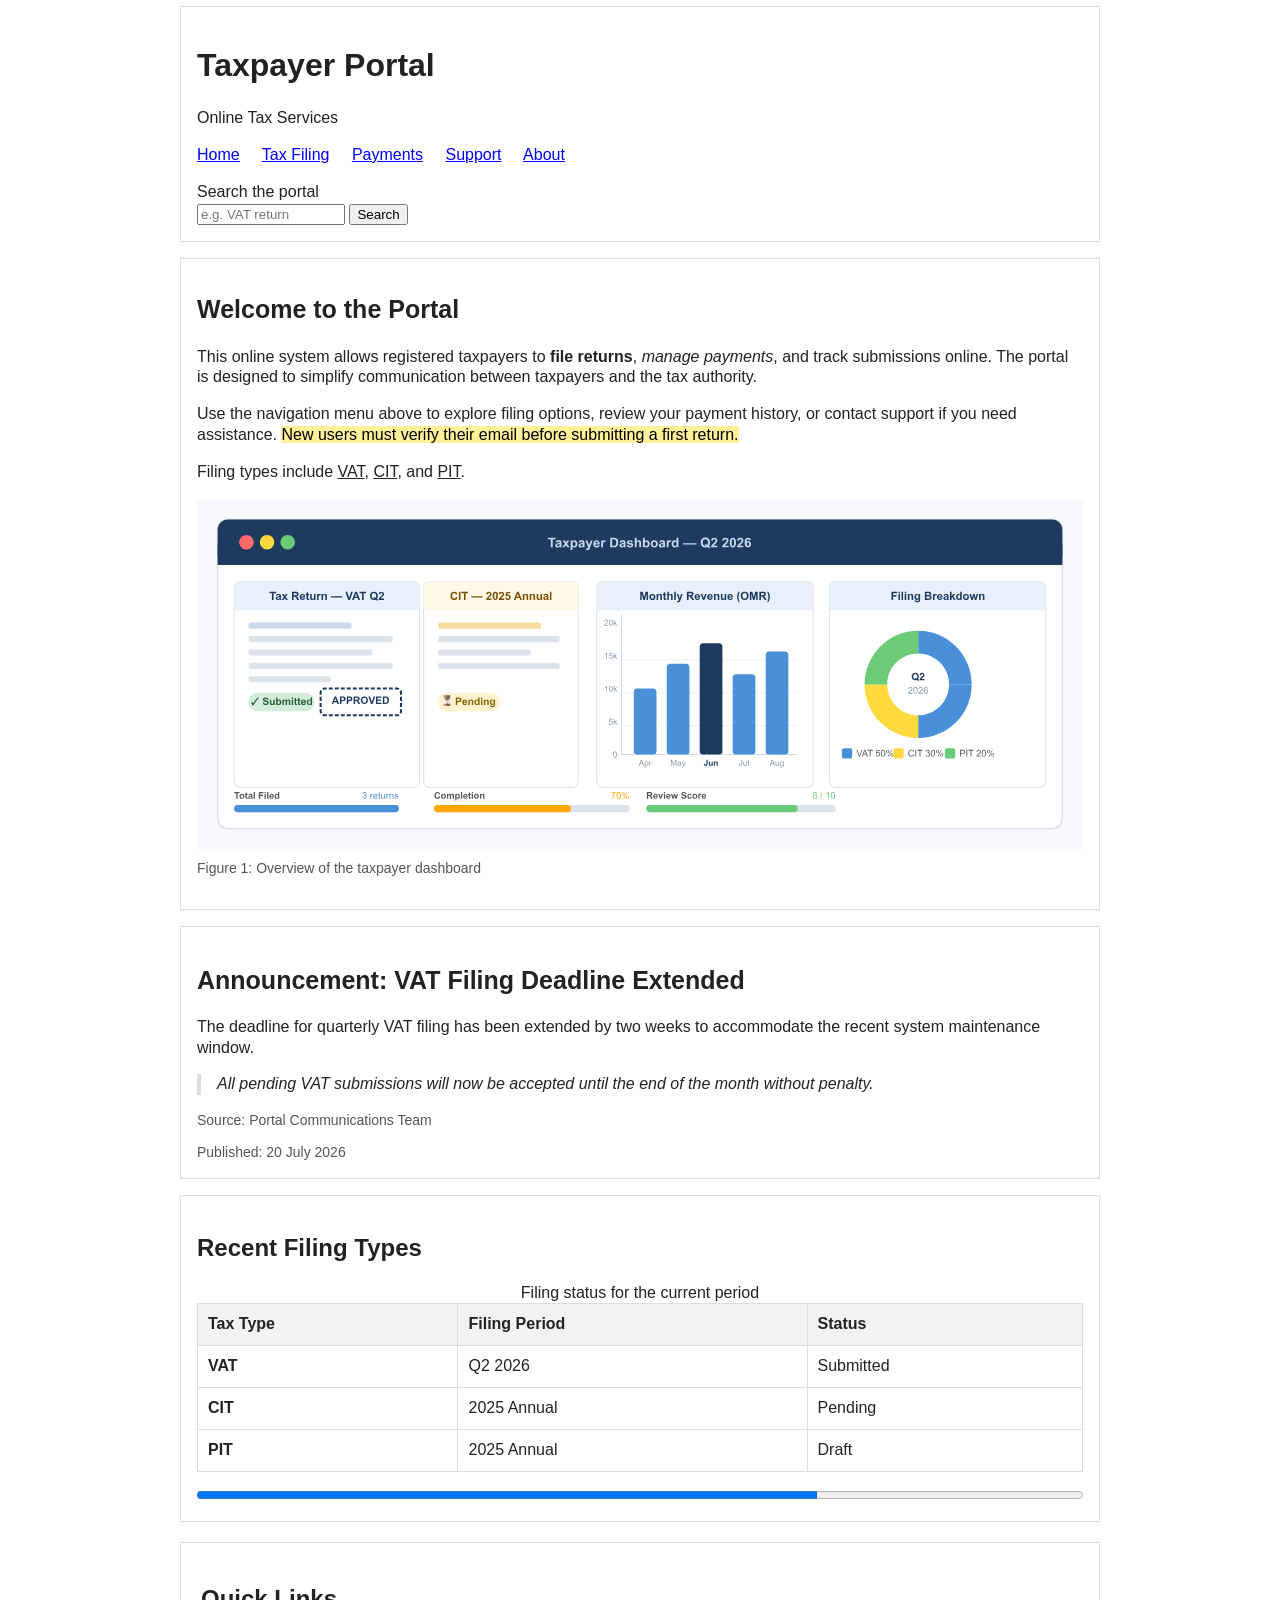
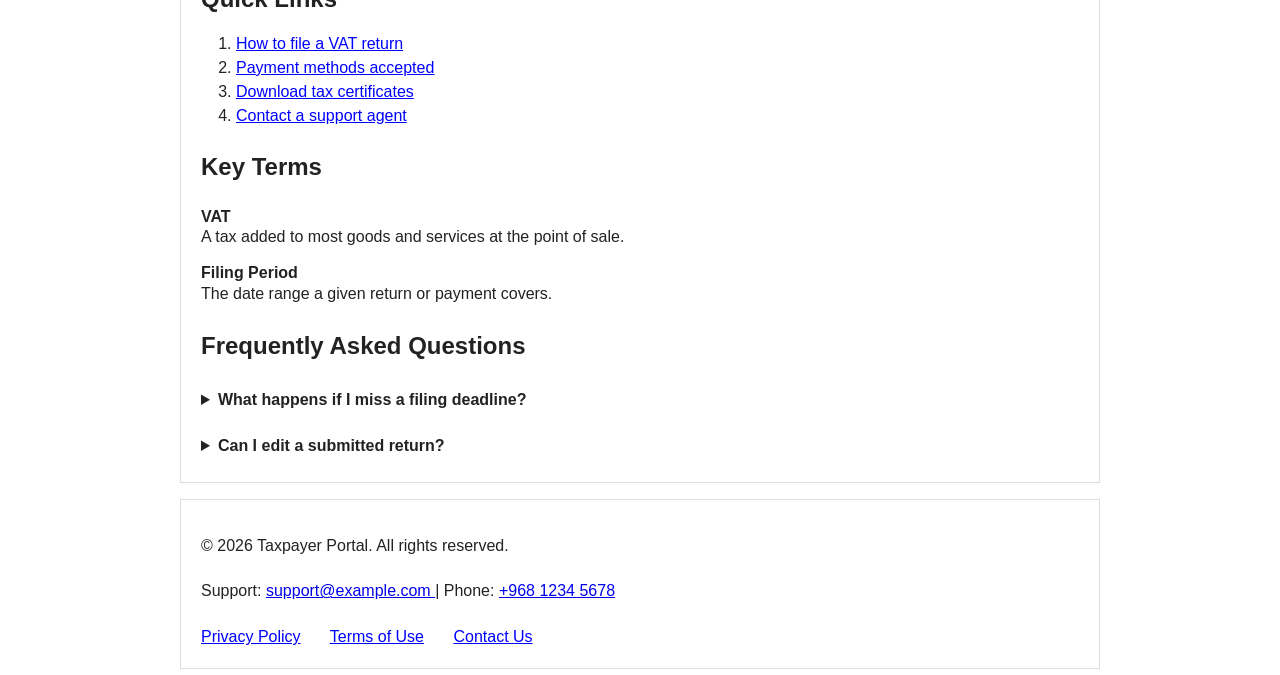
==== index.html @ 9a2a475a "Add files via upload" ====
<!DOCTYPE html>
<html lang="en">

<head>
  <meta charset="UTF-8">
  <meta name="viewport" content="width=device-width, initial-scale=1.0">
  <title>Taxpayer Portal</title>
  <link rel="stylesheet" href="style.css">
</head>

<body>

  <!-- BOX 1: Header and Navigation -->
  <header class="header-box">

    <h1>Taxpayer Portal</h1>
    <p>Online Tax Services</p>

    <nav>
      <a href="#">Home</a>
      <a href="#">Tax Filing</a>
      <a href="#">Payments</a>
      <a href="#">Support</a>
      <a href="#">About</a>
    </nav>

    <div class="search-section">
      <label for="search">Search the portal</label>

      <div class="search-box">
        <input type="text" id="search" placeholder="e.g. VAT return">
        <button type="button">Search</button>
      </div>
    </div>

  </header>


  <main>

    <!-- BOX 2: Welcome Section -->
    <section class="welcome-box">

      <h2>Welcome to the Portal</h2>

      <p>
        This online system allows registered taxpayers to
        <strong>file returns</strong>,
        <i>manage payments</i>, and track submissions online.
        The portal is designed to simplify communication
        between taxpayers and the tax authority.
      </p>

      <p>
        Use the navigation menu above to explore filing options,
        review your payment history, or contact support if you
        need assistance.
        <mark>New users must verify their email before submitting a first return.</mark>
      </p>

      <p>
        Filing types include <u>VAT</u>, <u>CIT</u>, and <u>PIT</u>.
      </p>

      <!-- BOX 3: Dashboard -->
      <figure class="dashboard-box">

        <img src="./Container.svg" alt="Taxpayer dashboard">

        <figcaption>
          Figure 1: Overview of the taxpayer dashboard
        </figcaption>

      </figure>

    </section>


    <!-- BOX 4: Announcement -->
    <article class="announcement-box">

      <h2>Announcement: VAT Filing Deadline Extended</h2>

      <p>
        The deadline for quarterly VAT filing has been extended
        by two weeks to accommodate the recent system
        maintenance window.
      </p>

      <blockquote>
        <i>
          All pending VAT submissions will now be accepted
          until the end of the month without penalty.
        </i>
      </blockquote>

      <p class="source">
        Source: Portal Communications Team
      </p>

      <footer>
        Published:
        <time datetime="2026-07-20">20 July 2026</time>
      </footer>

    </article>


    <!-- BOX 5: Recent Filing Types -->
    <section class="filing-box">

      <h2>Recent Filing Types</h2>

      <table>

        <caption>Filing status for the current period</caption>

        <thead>
          <tr>
            <th>Tax Type</th>
            <th>Filing Period</th>
            <th>Status</th>
          </tr>
        </thead>

        <tbody>
          <tr>
            <td><strong>VAT</strong></td>
            <td>Q2 2026</td>
            <td>Submitted</td>
          </tr>

          <tr>
            <td><strong>CIT</strong></td>
            <td>2025 Annual</td>
            <td>Pending</td>
          </tr>

          <tr>
            <td><strong>PIT</strong></td>
            <td>2025 Annual</td>
            <td>Draft</td>
          </tr>
        </tbody>

      </table>

      <progress value="70" max="100"></progress>

    </section>


<!-- BOX 6: Quick Links and Help Section -->
<section class="help-box">

    <h2>Quick Links</h2>

    <ol>
        <li><a href="#">How to file a VAT return</a></li>
        <li><a href="#">Payment methods accepted</a></li>
        <li><a href="#">Download tax certificates</a></li>
        <li><a href="#">Contact a support agent</a></li>
    </ol>

    <h3>Key Terms</h3>

    <dl>
        <dt>VAT</dt>
        <dd>A tax added to most goods and services at the point of sale.</dd>

        <dt>Filing Period</dt>
        <dd>The date range a given return or payment covers.</dd>
    </dl>

    <h3>Frequently Asked Questions</h3>

    <details>
        <summary>What happens if I miss a filing deadline?</summary>
        <p>You may receive a penalty depending on the applicable tax rules.</p>
    </details>

    <details>
        <summary>Can I edit a submitted return?</summary>
        <p>You may need to submit an amended return according to tax authority procedures.</p>
    </details>

</section>

<!-- BOX 7: Footer -->
<footer class="footer-box">

    <p>© 2026 Taxpayer Portal. All rights reserved.</p>

    <p>
        Support:
        <a href="mailto:support@example.com">
            support@example.com
        </a>
        |
        Phone:
        <a href="tel:+96812345678">
            +968 1234 5678
        </a>
    </p>

    <nav class="footer-links">
        <a href="#">Privacy Policy</a>
        <a href="#">Terms of Use</a>
        <a href="#">Contact Us</a>
    </nav>

</footer>




    


  </main>

</body>

</html>
---- style.css ----
/* General page styling */
body {
    font-family: Arial, sans-serif;
    color: #222;
    background-color: white;
    max-width: 920px;
    margin: 0 auto;
    padding: 6px 15px;
    line-height: 1.3;
}

/* BOX 1: Header */
.header-box {
    border: 1px solid #ddd;
    padding: 18px 16px 16px;
    margin-bottom: 16px;
}

.header-box h1 {
    font-size: 32px;
    margin-top: 20px;
}

.header-box nav {
    margin: 12px 0 16px;
}

nav a {
    margin-right: 18px;
    color: blue;
}

/* Search section */
.search-section label {
    display: block;
    margin-bottom: 2px;
}

.search-box input {
    width: 140px;
}

.search-box button {
    cursor: pointer;
}

/* BOX 2: Welcome */
.welcome-box {
    border: 1px solid #ddd;
    padding: 16px;
    margin-bottom: 16px;
}

.welcome-box h2 {
    font-size: 25px;
    margin-top: 18px;
}

/* Highlighted text */
mark {
    background-color: #fff19a;
}

/* BOX 3: Dashboard */
.dashboard-box {
    margin: 16px 0;
}

.dashboard-box img {
    display: block;
    width: 100%;
    height: auto;
}

.dashboard-box figcaption {
    color: #555;
    font-size: 14px;
    margin-top: 5px;
}

/* BOX 4: Announcement */
.announcement-box {
    border: 1px solid #ddd;
    padding: 16px;
    margin-bottom: 16px;
}

.announcement-box h2 {
    font-size: 25px;
}

.announcement-box blockquote {
    border-left: 4px solid #ddd;
    margin-left: 0;
    padding-left: 16px;
}

.source {
    font-size: 14px;
    color: #555;
}

.announcement-box footer {
    font-size: 14px;
    color: #555;
}

/* BOX 5: Filing table */
.filing-box {
    border: 1px solid #ddd;
    padding: 16px;
    margin-bottom: 20px;
}

.filing-box table {
    width: 100%;
    border-collapse: collapse;
    margin-top: 12px;
}

.filing-box th,
.filing-box td {
    border: 1px solid #ddd;
    padding: 10px;
    text-align: left;
}

.filing-box th {
    background-color: #f2f2f2;
}

.filing-box progress {
    width: 100%;
    margin-top: 15px;
}

/* Responsive layout */
@media (max-width: 600px) {
    body {
        padding: 10px;
    }

    nav a {
        display: inline-block;
        margin-bottom: 10px;
    }

    .dashboard-box img {
        width: 100%;
    }
}


/* BOX 6: Quick Links and Help */
.help-box {
    border: 1px solid #ddd;
    padding: 20px;
    margin-bottom: 16px;
}

/* Quick Links */
.help-box ol {
    padding-left: 35px;
}

.help-box li {
    margin-bottom: 3px;
}

.help-box a {
    color: blue;
}

/* Key Terms */
.help-box h3 {
    font-size: 24px;
    margin-top: 25px;
}

.help-box dt {
    font-weight: bold;
    margin-top: 15px;
}

.help-box dd {
    margin-left: 0;
}

/* Frequently Asked Questions */
.help-box details {
    margin-top: 15px;
    padding: 5px 0;
}

.help-box summary {
    font-weight: bold;
    cursor: pointer;
}


/* BOX 7: Footer */
.footer-box {
    border: 1px solid #ddd;
    padding: 20px;
    margin-top: 16px;
}

.footer-box p {
    margin-bottom: 25px;
}

.footer-links a {
    margin-right: 25px;
    color: blue;
}
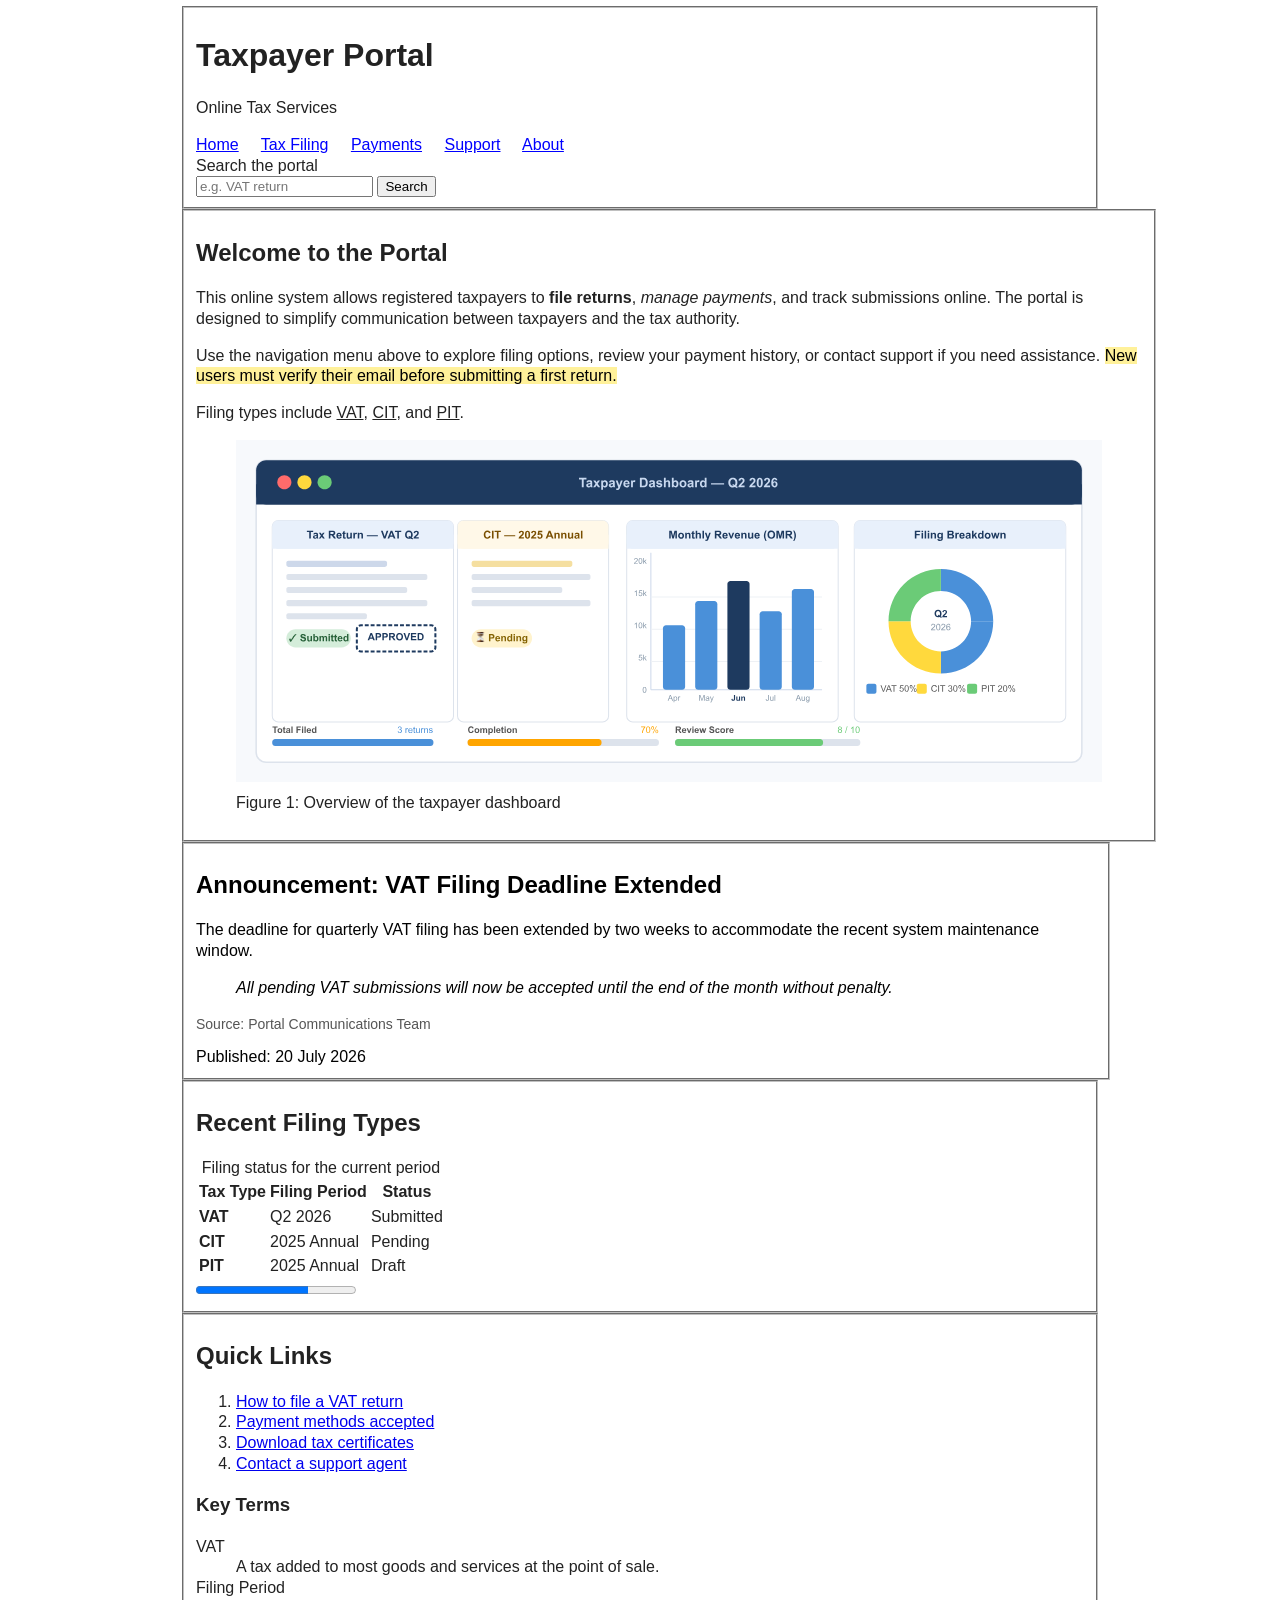
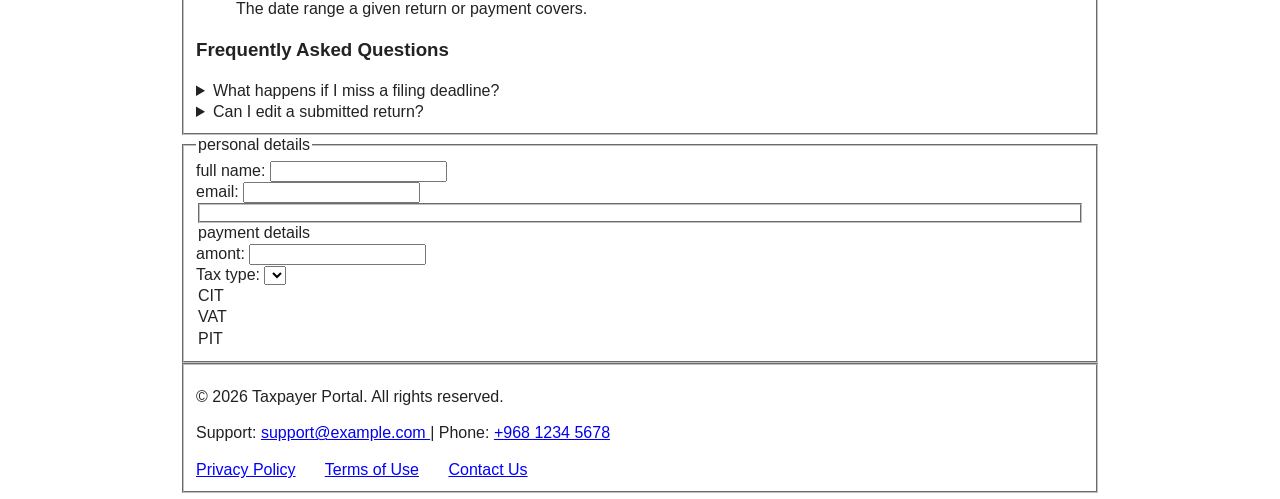
==== commit 80f06986: "Refactor index.html to improve structure and forms" ====
--- a/index.html
+++ b/index.html
@@ -10,36 +10,41 @@
 
 <body>
 
-  <!-- BOX 1: Header and Navigation -->
-  <header class="header-box">
+ <form>
+  <fieldset>
+     <header>
 
     <h1>Taxpayer Portal</h1>
     <p>Online Tax Services</p>
 
     <nav>
       <a href="#">Home</a>
-      <a href="#">Tax Filing</a>
+      <a href="./tax-forms.html">Tax Filing</a>
       <a href="#">Payments</a>
       <a href="#">Support</a>
       <a href="#">About</a>
+
     </nav>
 
-    <div class="search-section">
+    <div>
       <label for="search">Search the portal</label>
 
-      <div class="search-box">
+      <div>
         <input type="text" id="search" placeholder="e.g. VAT return">
         <button type="button">Search</button>
       </div>
     </div>
 
   </header>
+  </fieldset>
+ </form>
 
 
   <main>
 
-    <!-- BOX 2: Welcome Section -->
-    <section class="welcome-box">
+   <form>
+    <fieldset>
+      <section >
 
       <h2>Welcome to the Portal</h2>
 
@@ -62,8 +67,8 @@
         Filing types include <u>VAT</u>, <u>CIT</u>, and <u>PIT</u>.
       </p>
 
-      <!-- BOX 3: Dashboard -->
-      <figure class="dashboard-box">
+   
+      <figure >
 
         <img src="./Container.svg" alt="Taxpayer dashboard">
 
@@ -75,39 +80,58 @@
 
     </section>
 
-
-    <!-- BOX 4: Announcement -->
-    <article class="announcement-box">
-
-      <h2>Announcement: VAT Filing Deadline Extended</h2>
-
-      <p>
-        The deadline for quarterly VAT filing has been extended
-        by two weeks to accommodate the recent system
-        maintenance window.
-      </p>
-
-      <blockquote>
-        <i>
-          All pending VAT submissions will now be accepted
-          until the end of the month without penalty.
-        </i>
-      </blockquote>
-
-      <p class="source">
-        Source: Portal Communications Team
-      </p>
-
-      <footer>
-        Published:
-        <time datetime="2026-07-20">20 July 2026</time>
-      </footer>
+    </fieldset>
+   </form>
+    
+
+
+  <form>
+    <fieldset>
+      <article>
+
+
+
+      <div style="
+            margin: 0 auto;
+            width: 900px;
+            color: rgb(0, 0, 0);
+      
+                ">
+
+        <h2>Announcement: VAT Filing Deadline Extended</h2>
+
+        <p>
+          The deadline for quarterly VAT filing has been extended
+          by two weeks to accommodate the recent system
+          maintenance window.
+        </p>
+
+        <blockquote>
+          <i>
+            All pending VAT submissions will now be accepted
+            until the end of the month without penalty.
+          </i>
+        </blockquote>
+
+        <p class="source">
+          Source: Portal Communications Team
+        </p>
+
+        <footer>
+          Published:
+          <time datetime="2026-07-20">20 July 2026</time>
+        </footer>
 
     </article>
-
-
-    <!-- BOX 5: Recent Filing Types -->
-    <section class="filing-box">
+    </fieldset>
+  </form>
+    
+
+
+  <form>
+    <fieldset>
+
+      <section>
 
       <h2>Recent Filing Types</h2>
 
@@ -149,76 +173,123 @@
 
     </section>
 
-
-<!-- BOX 6: Quick Links and Help Section -->
-<section class="help-box">
-
-    <h2>Quick Links</h2>
-
-    <ol>
+    </fieldset>
+  </form>
+
+
+    
+
+
+   
+ <form>
+  <fieldset>
+       <section >
+
+      <h2>Quick Links</h2>
+
+      <ol>
         <li><a href="#">How to file a VAT return</a></li>
         <li><a href="#">Payment methods accepted</a></li>
         <li><a href="#">Download tax certificates</a></li>
         <li><a href="#">Contact a support agent</a></li>
-    </ol>
-
-    <h3>Key Terms</h3>
-
-    <dl>
+      </ol>
+
+      <h3>Key Terms</h3>
+
+      <dl>
         <dt>VAT</dt>
         <dd>A tax added to most goods and services at the point of sale.</dd>
 
         <dt>Filing Period</dt>
         <dd>The date range a given return or payment covers.</dd>
-    </dl>
-
-    <h3>Frequently Asked Questions</h3>
-
-    <details>
+      </dl>
+
+      <h3>Frequently Asked Questions</h3>
+
+      <details>
         <summary>What happens if I miss a filing deadline?</summary>
         <p>You may receive a penalty depending on the applicable tax rules.</p>
-    </details>
-
-    <details>
+      </details>
+
+      <details>
         <summary>Can I edit a submitted return?</summary>
         <p>You may need to submit an amended return according to tax authority procedures.</p>
-    </details>
-
-</section>
-
-<!-- BOX 7: Footer -->
-<footer class="footer-box">
-
-    <p>© 2026 Taxpayer Portal. All rights reserved.</p>
-
-    <p>
+      </details>
+
+    </section>
+  </fieldset>
+ </form>
+
+ 
+    
+
+    <section>
+      <form>
+        <fieldset>
+          <legend> personal details </legend>
+          <div>
+            <label for="full name">full name:</label>
+            <input type="text" id="full name " name="full name ">
+          </div>
+
+          <div>
+            <label for="email">email:</label>
+            <input type="email" id="email " name="email ">
+          </div>
+
+          <fieldset>
+
+          </fieldset>
+          <legend> payment details </legend>
+          <div>
+            <label for="amont">amont:</label>
+            <input type="number" id="amont " name="amont ">
+          </div>
+
+          <div>
+            <label for="type">Tax type:</label>
+            <select id="type" name="type"></select>
+            <option value="cit">CIT</option>
+            <option value="vat">VAT</option>
+            <option value="pit">PIT</option>
+          </div>
+
+        </fieldset>
+      </form>
+    </section>
+
+
+
+    <form>
+      <fieldset>
+        <footer>
+
+      <p>© 2026 Taxpayer Portal. All rights reserved.</p>
+
+      <p>
         Support:
         <a href="mailto:support@example.com">
-            support@example.com
+          support@example.com
         </a>
         |
         Phone:
         <a href="tel:+96812345678">
-            +968 1234 5678
+          +968 1234 5678
         </a>
-    </p>
-
-    <nav class="footer-links">
+      </p>
+
+      <nav class="footer-links">
         <a href="#">Privacy Policy</a>
         <a href="#">Terms of Use</a>
         <a href="#">Contact Us</a>
-    </nav>
-
-</footer>
-
-
-
-
-    
-
+      </nav>
+
+    </footer>
+      </fieldset>
+    </form>
 
   </main>
 
 </body>
 
-</html>+</html>
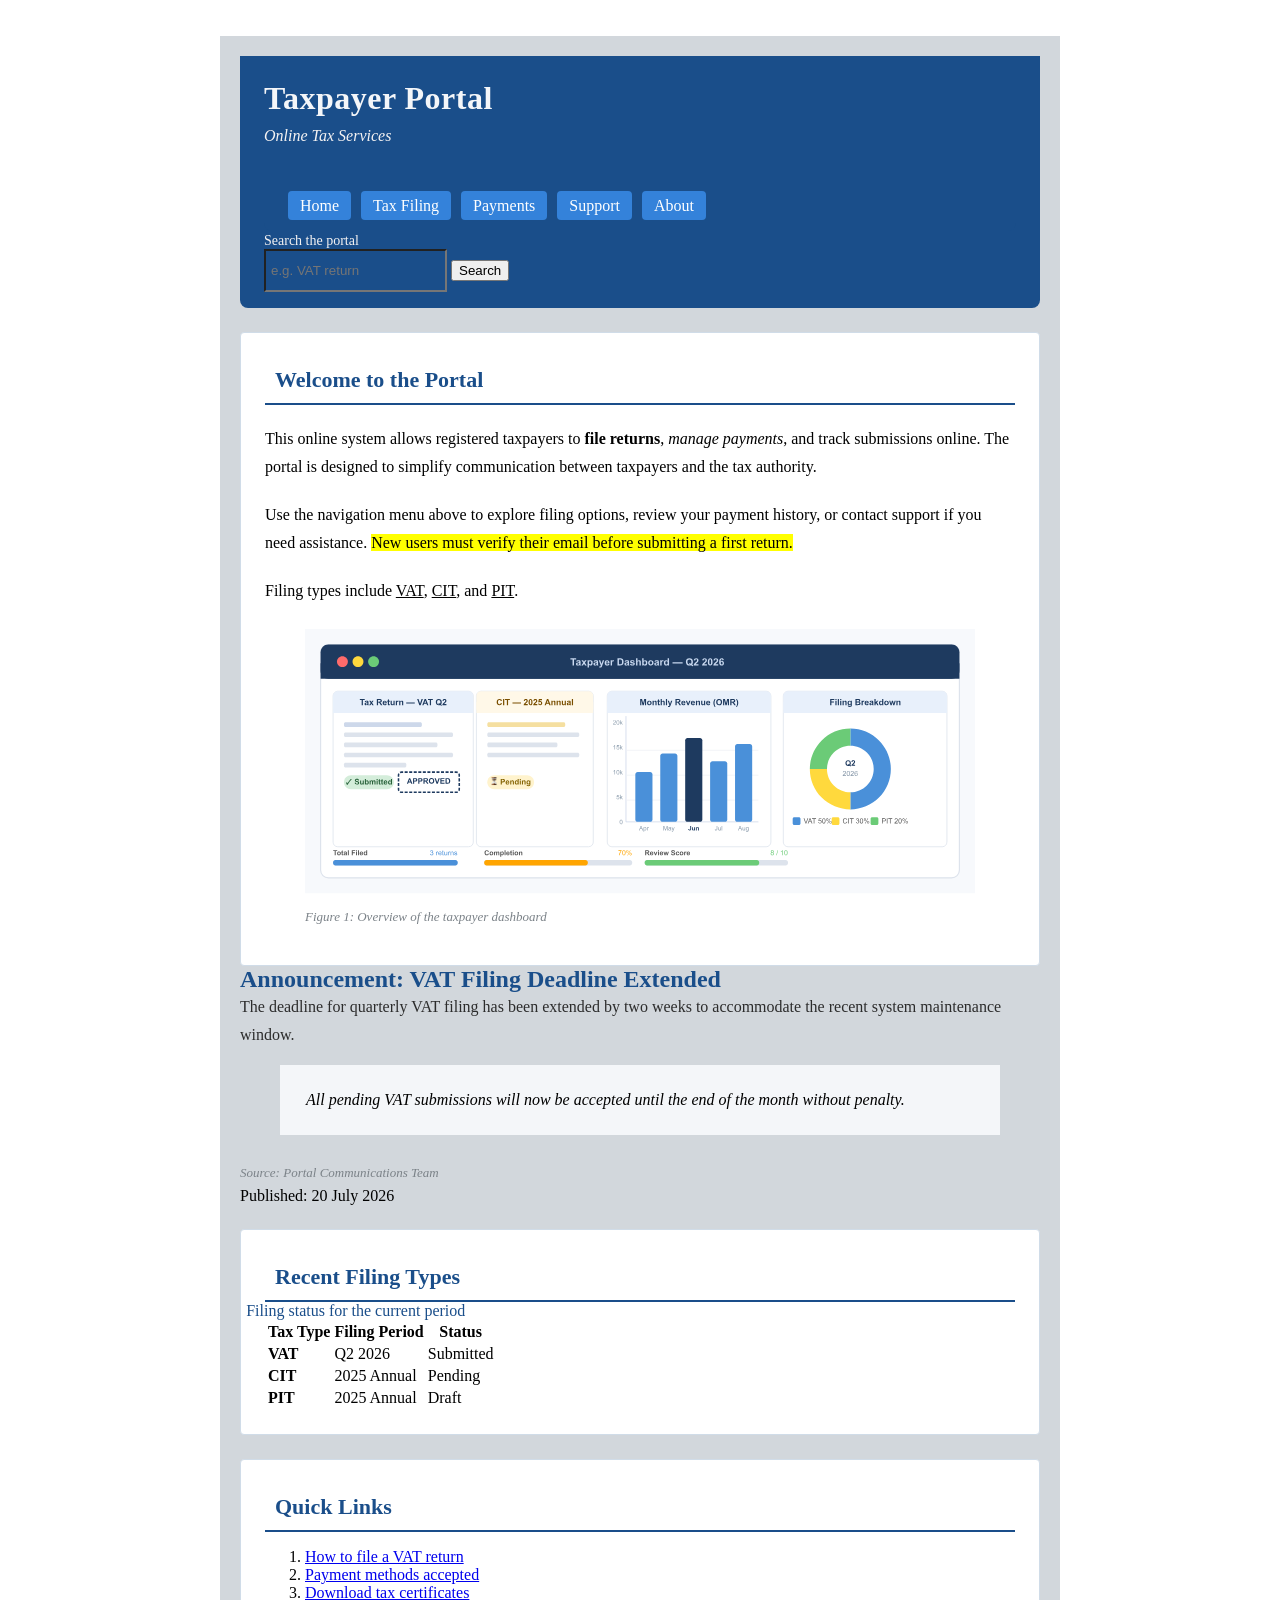
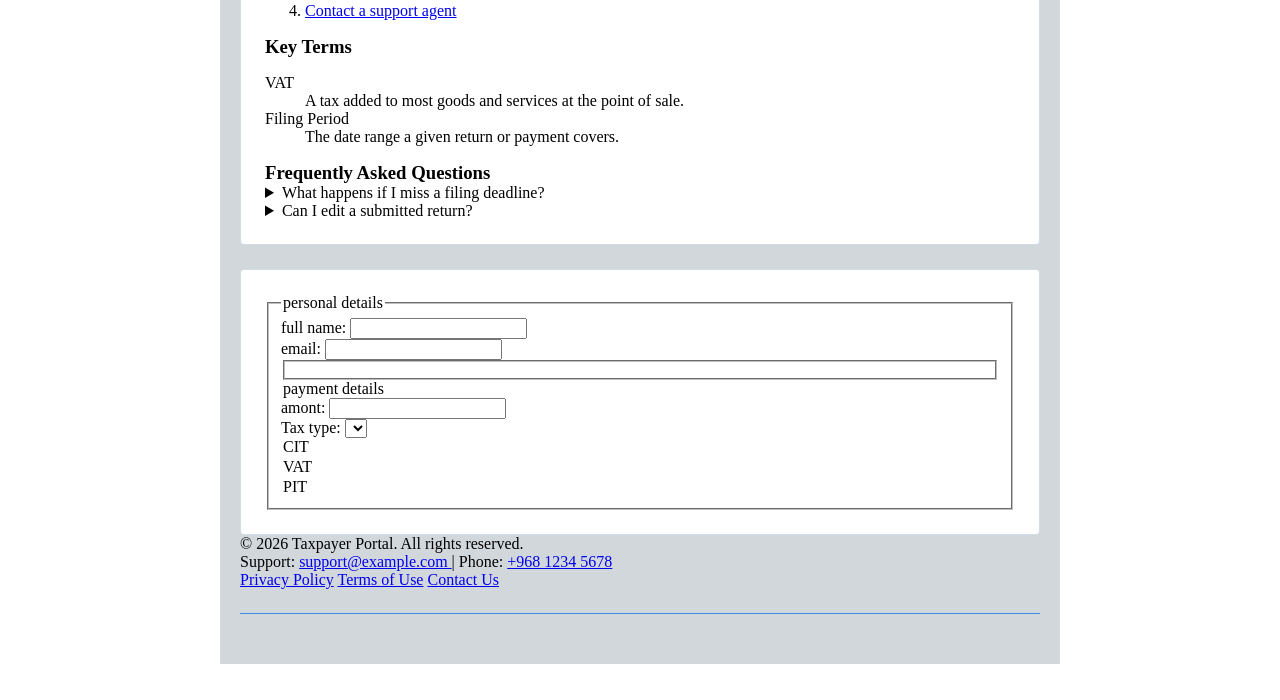
==== commit 62158a4b: "Update index.html" ====
--- a/index.html
+++ b/index.html
@@ -5,19 +5,22 @@
   <meta charset="UTF-8">
   <meta name="viewport" content="width=device-width, initial-scale=1.0">
   <title>Taxpayer Portal</title>
+  <link rel="stylesheet" href="theme.css">
   <link rel="stylesheet" href="style.css">
+
 </head>
 
-<body>
-
- <form>
-  <fieldset>
-     <header>
+
+
+<div class="container">
+  <body>
+
+  <header class="header">
 
     <h1>Taxpayer Portal</h1>
-    <p>Online Tax Services</p>
-
-    <nav>
+    <p class="sub-title">Online Tax Services</p>
+
+    <nav class=" header a ">
       <a href="#">Home</a>
       <a href="./tax-forms.html">Tax Filing</a>
       <a href="#">Payments</a>
@@ -25,26 +28,24 @@
       <a href="#">About</a>
 
     </nav>
-
+ 
     <div>
-      <label for="search">Search the portal</label>
-
-      <div>
-        <input type="text" id="search" placeholder="e.g. VAT return">
+      <label class="search-lable" for="search">Search the portal</label>
+
+     <form >
+       <div>
+        <input class="search-input" type="text" id="search" placeholder="e.g. VAT return">
         <button type="button">Search</button>
       </div>
     </div>
+     </form>
 
   </header>
-  </fieldset>
- </form>
 
 
   <main>
 
-   <form>
-    <fieldset>
-      <section >
+      <section  class="Welcome">
 
       <h2>Welcome to the Portal</h2>
 
@@ -63,40 +64,26 @@
         <mark>New users must verify their email before submitting a first return.</mark>
       </p>
 
-      <p>
+      <p >
         Filing types include <u>VAT</u>, <u>CIT</u>, and <u>PIT</u>.
       </p>
 
    
       <figure >
 
-        <img src="./Container.svg" alt="Taxpayer dashboard">
-
-        <figcaption>
+        <img class="img" src="./Container.svg" alt="Taxpayer dashboard">
+
+        <figcaption class="figcaption">
           Figure 1: Overview of the taxpayer dashboard
         </figcaption>
 
       </figure>
 
     </section>
-
-    </fieldset>
-   </form>
     
-
-
-  <form>
-    <fieldset>
-      <article>
-
-
-
-      <div style="
-            margin: 0 auto;
-            width: 900px;
-            color: rgb(0, 0, 0);
-      
-                ">
+    <article>
+
+      <div>
 
         <h2>Announcement: VAT Filing Deadline Extended</h2>
 
@@ -106,14 +93,14 @@
           maintenance window.
         </p>
 
-        <blockquote>
+        <blockquote class="announcement-blockquote">
           <i>
             All pending VAT submissions will now be accepted
             until the end of the month without penalty.
           </i>
         </blockquote>
 
-        <p class="source">
+        <p class="announcement figcaption">
           Source: Portal Communications Team
         </p>
 
@@ -123,66 +110,53 @@
         </footer>
 
     </article>
-    </fieldset>
-  </form>
     
 
 
-  <form>
-    <fieldset>
-
-      <section>
-
-      <h2>Recent Filing Types</h2>
-
-      <table>
-
-        <caption>Filing status for the current period</caption>
+     
+<section>
+
+    <h2>Recent Filing Types</h2>
+
+    <table class="filling-types">
+
+        <caption class="filing-overall">
+            Filing status for the current period
+        </caption>
 
         <thead>
-          <tr>
-            <th>Tax Type</th>
-            <th>Filing Period</th>
-            <th>Status</th>
-          </tr>
+            <tr>
+                <th>Tax Type</th>
+                <th>Filing Period</th>
+                <th>Status</th>
+            </tr>
         </thead>
 
         <tbody>
-          <tr>
-            <td><strong>VAT</strong></td>
-            <td>Q2 2026</td>
-            <td>Submitted</td>
-          </tr>
-
-          <tr>
-            <td><strong>CIT</strong></td>
-            <td>2025 Annual</td>
-            <td>Pending</td>
-          </tr>
-
-          <tr>
-            <td><strong>PIT</strong></td>
-            <td>2025 Annual</td>
-            <td>Draft</td>
-          </tr>
+            <tr>
+                <td class="ft"><strong>VAT</strong></td>
+                <td>Q2 2026</td>
+                <td>Submitted</td>
+            </tr>
+
+            <tr>
+                <td class="ft"><strong >CIT</strong></td>
+                <td>2025 Annual</td>
+                <td>Pending</td>
+            </tr>
+
+            <tr>
+                <td class="ft "><strong>PIT</strong></td>
+                <td>2025 Annual</td>
+                <td>Draft</td>
+            </tr>
         </tbody>
 
-      </table>
-
-      <progress value="70" max="100"></progress>
-
-    </section>
-
-    </fieldset>
-  </form>
-
-
-    
-
+    </table>
+
+</section>
 
    
- <form>
-  <fieldset>
        <section >
 
       <h2>Quick Links</h2>
@@ -217,15 +191,10 @@
       </details>
 
     </section>
-  </fieldset>
- </form>
-
- 
-    
 
     <section>
-      <form>
-        <fieldset>
+        <form>
+          <fieldset>
           <legend> personal details </legend>
           <div>
             <label for="full name">full name:</label>
@@ -253,16 +222,12 @@
             <option value="vat">VAT</option>
             <option value="pit">PIT</option>
           </div>
-
-        </fieldset>
-      </form>
+        </form>
     </section>
 
 
 
-    <form>
-      <fieldset>
-        <footer>
+    <footer>
 
       <p>© 2026 Taxpayer Portal. All rights reserved.</p>
 
@@ -284,12 +249,18 @@
         <a href="#">Contact Us</a>
       </nav>
 
+      <div class="line">
+
+      </div>
+
     </footer>
-      </fieldset>
-    </form>
-
   </main>
 
 </body>
 
+
+  </div>
+
+
+
 </html>
--- a/style.css
+++ b/style.css
@@ -1,216 +1,198 @@
 
-/* General page styling */
 body {
-    font-family: Arial, sans-serif;
-    color: #222;
-    background-color: white;
-    max-width: 920px;
-    margin: 0 auto;
-    padding: 6px 15px;
-    line-height: 1.3;
+    font-family: Georgia;
 }
 
-/* BOX 1: Header */
-.header-box {
-    border: 1px solid #ddd;
-    padding: 18px 16px 16px;
-    margin-bottom: 16px;
+.container{
+    margin: 36px auto;
+    padding: 20px;
+    max-width:  800px; 
+    background-color: rgb(210, 215, 220);
 }
 
-.header-box h1 {
-    font-size: 32px;
-    margin-top: 20px;
-}
-
-.header-box nav {
-    margin: 12px 0 16px;
-}
-
-nav a {
-    margin-right: 18px;
-    color: blue;
-}
-
-/* Search section */
-.search-section label {
-    display: block;
-    margin-bottom: 2px;
-}
-
-.search-box input {
-    width: 140px;
-}
-
-.search-box button {
-    cursor: pointer;
-}
-
-/* BOX 2: Welcome */
-.welcome-box {
-    border: 1px solid #ddd;
-    padding: 16px;
-    margin-bottom: 16px;
-}
-
-.welcome-box h2 {
-    font-size: 25px;
-    margin-top: 18px;
-}
-
-/* Highlighted text */
-mark {
-    background-color: #fff19a;
-}
-
-/* BOX 3: Dashboard */
-.dashboard-box {
-    margin: 16px 0;
-}
-
-.dashboard-box img {
-    display: block;
+.img {
     width: 100%;
-    height: auto;
-}
-
-.dashboard-box figcaption {
-    color: #555;
-    font-size: 14px;
-    margin-top: 5px;
-}
-
-/* BOX 4: Announcement */
-.announcement-box {
-    border: 1px solid #ddd;
-    padding: 16px;
-    margin-bottom: 16px;
-}
-
-.announcement-box h2 {
-    font-size: 25px;
-}
-
-.announcement-box blockquote {
-    border-left: 4px solid #ddd;
-    margin-left: 0;
-    padding-left: 16px;
-}
-
-.source {
-    font-size: 14px;
-    color: #555;
-}
-
-.announcement-box footer {
-    font-size: 14px;
-    color: #555;
-}
-
-/* BOX 5: Filing table */
-.filing-box {
-    border: 1px solid #ddd;
-    padding: 16px;
-    margin-bottom: 20px;
-}
-
-.filing-box table {
-    width: 100%;
-    border-collapse: collapse;
-    margin-top: 12px;
-}
-
-.filing-box th,
-.filing-box td {
-    border: 1px solid #ddd;
-    padding: 10px;
-    text-align: left;
-}
-
-.filing-box th {
-    background-color: #f2f2f2;
-}
-
-.filing-box progress {
-    width: 100%;
-    margin-top: 15px;
-}
-
-/* Responsive layout */
-@media (max-width: 600px) {
-    body {
-        padding: 10px;
-    }
-
-    nav a {
-        display: inline-block;
-        margin-bottom: 10px;
-    }
-
-    .dashboard-box img {
-        width: 100%;
-    }
 }
 
 
-/* BOX 6: Quick Links and Help */
-.help-box {
-    border: 1px solid #ddd;
-    padding: 20px;
-    margin-bottom: 16px;
+.body ,h1,h2,h3,h4,p{
+
+    margin: 0;
+    padding: 0;
 }
 
-/* Quick Links */
-.help-box ol {
-    padding-left: 35px;
-}
+.header{
+    color: aliceblue;
+padding-top: 24px;
+padding-right: 24px;
+padding-bottom: 16px;
+padding-left: 24px;
+border-bottom-right-radius: 8px;
+border-bottom-left-radius: 8px;
+background-color: #1A4E8A;
 
-.help-box li {
-    margin-bottom: 3px;
-}
 
-.help-box a {
-    color: blue;
-}
-
-/* Key Terms */
-.help-box h3 {
-    font-size: 24px;
-    margin-top: 25px;
-}
-
-.help-box dt {
-    font-weight: bold;
-    margin-top: 15px;
-}
-
-.help-box dd {
-    margin-left: 0;
-}
-
-/* Frequently Asked Questions */
-.help-box details {
-    margin-top: 15px;
-    padding: 5px 0;
-}
-
-.help-box summary {
-    font-weight: bold;
-    cursor: pointer;
 }
 
 
-/* BOX 7: Footer */
-.footer-box {
-    border: 1px solid #ddd;
-    padding: 20px;
-    margin-top: 16px;
+h1{
+
+    font-weight: 700px; ;
+    font-size: 32px;
+    letter-spacing: 0.5px;
+    color: #F4f6f9;
 }
 
-.footer-box p {
-    margin-bottom: 25px;
+
+.sub-title{
+    margin-top: 10px;
+    font-weight: 400px;
+    font-style: italic;
+    color: #f5f3f3;
+
 }
 
-.footer-links a {
-    margin-right: 25px;
-    color: blue;
+header nav {
+    margin-top: 28px;
 }
+
+header a {
+    margin-right: 6px;
+    color: white;
+    padding: 6px 12px;
+    background-color: #3482da;
+    text-decoration: none;
+    border-radius: 4px;
+
+}
+
+header a:hover{
+    background-color: #457ebe;
+}
+
+
+.line{
+    margin-top: 24px;
+    margin-bottom: 30px;
+    height: 1px;
+    background-color: #3f8ce4;
+
+}
+
+
+
+.search-lable{
+    font-weight: 400;
+    font-size: 14px;
+    color:#f5f3f3;
+
+
+
+}
+
+.search-input{
+    padding: 12px 5px;
+    background: none;
+    color: #f5f3f3;
+
+}
+
+
+section{
+
+background:#FFF;
+margin-top: 24PX;
+padding: 24PX;
+border-radius: 4PX;
+border: 1px solid #D0DCE8;
+}
+
+
+section h2{
+    color: #1A4E8A;
+    font-size: 22px;
+    padding: 10px;
+
+    border-bottom: 2px solid;
+
+}
+
+section p {
+
+font-size: 16px;
+
+margin-top:20px ;
+line-height:28px ;
+}
+
+
+figure img{
+    width: 850;
+    height: 32;
+   padding-top: 8px;
+
+
+}
+
+
+.figcaption{
+    font-size: small;
+   padding-top: 8px;
+   color: rgb(123, 130, 136);
+   font-style: italic;
+
+}
+
+
+article h2{
+    color: #1A4E8A;
+}
+
+
+article p {
+    color: #2C2C2C ;
+    line-height:28px ;
+
+}
+
+.announcement figure{
+    margin-top: 26px;
+}
+
+.announcement-blockquote{
+    background-color: #F4f6f9;
+    border-left: 4px;
+    padding: 26px;
+    font-style: italic;
+}
+
+.announcement figcaption{
+    color:#6666;
+    margin-top: 24px;
+}
+
+.announcement-date{
+    margin-top: 24px;
+}
+
+.trcol{
+background: #1A4E8A;
+
+}
+
+
+
+.filing-overall{
+    color: #1A4E8A;
+    margin-left:-50px;
+
+
+}
+
+.progress-wrappe{
+margin-top: 39px;
+width: 49%;
+display: flex;
+justify-content: space-between;
+
+}
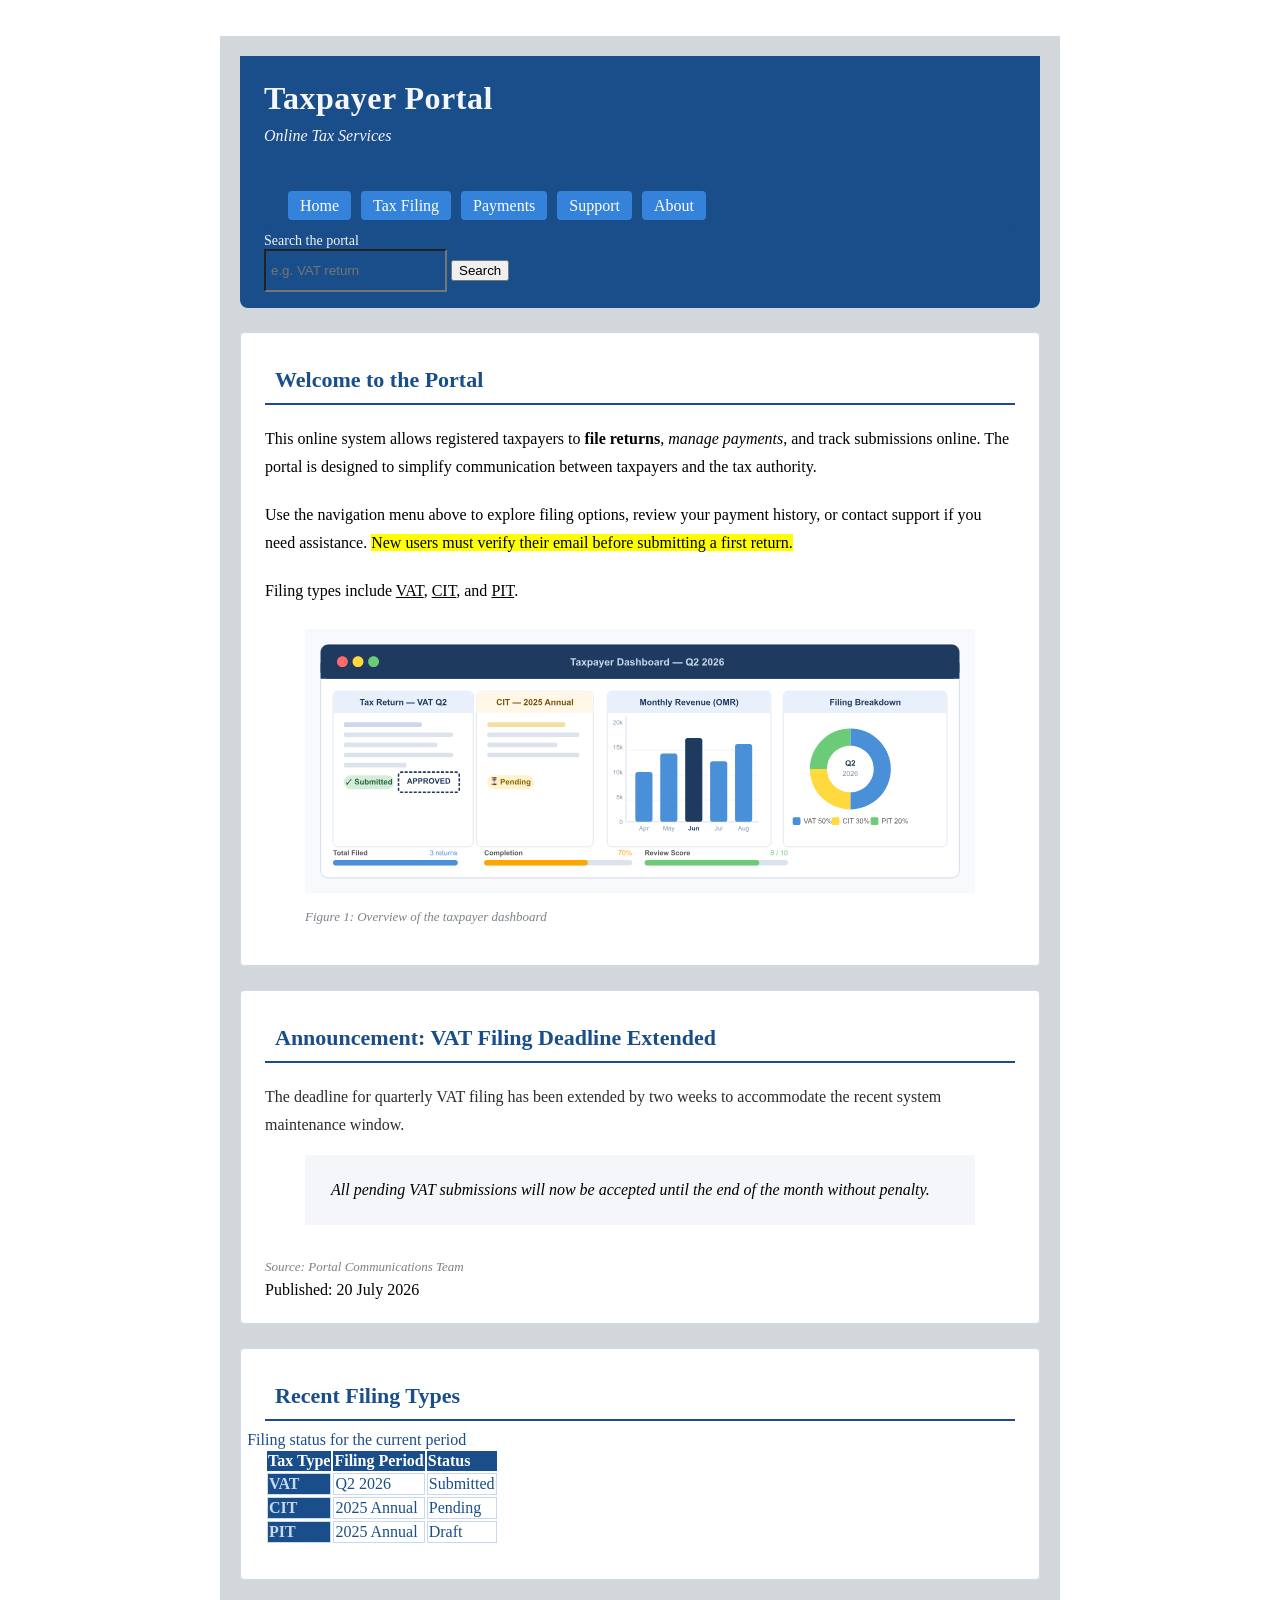
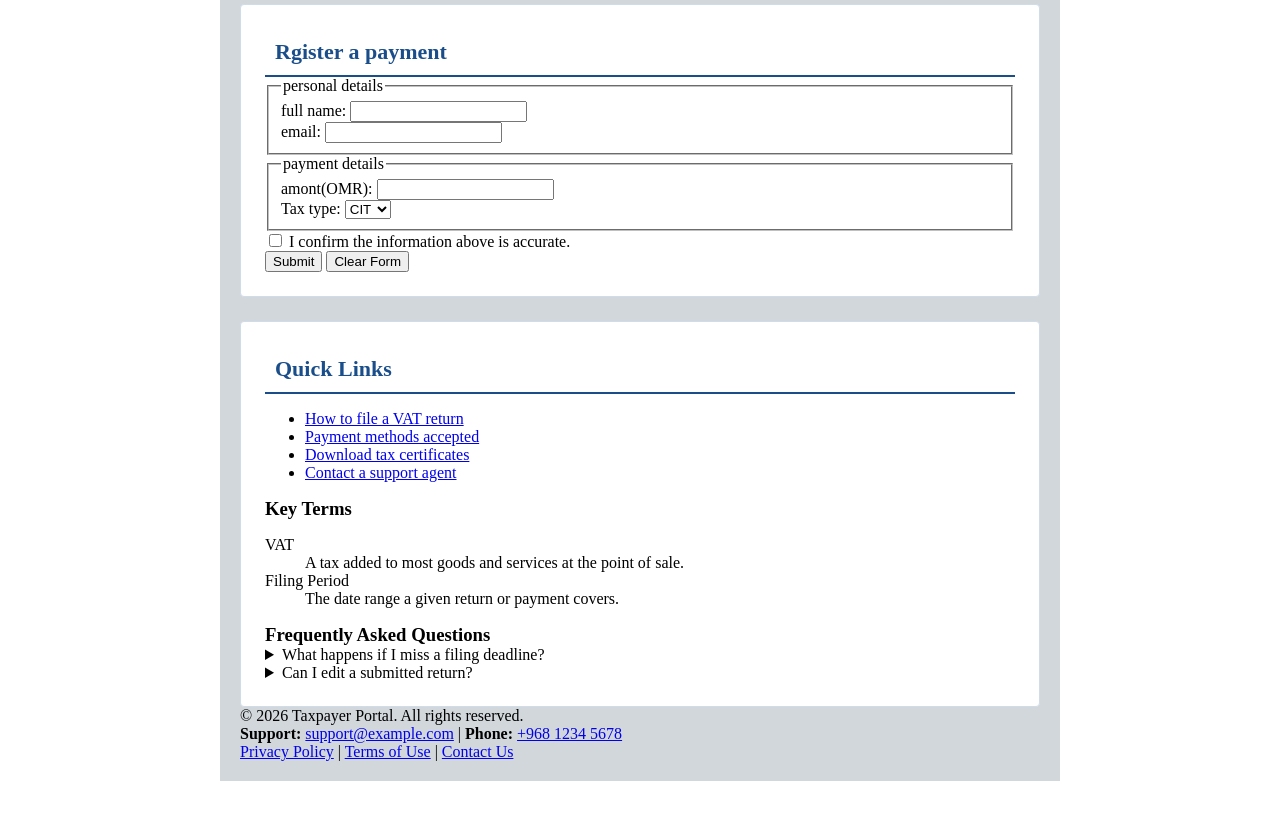
==== commit 845c02b4: "Update index.html" ====
--- a/index.html
+++ b/index.html
@@ -13,254 +13,280 @@
 
 
 <div class="container">
+
   <body>
 
-  <header class="header">
-
-    <h1>Taxpayer Portal</h1>
-    <p class="sub-title">Online Tax Services</p>
-
-    <nav class=" header a ">
-      <a href="#">Home</a>
-      <a href="./tax-forms.html">Tax Filing</a>
-      <a href="#">Payments</a>
-      <a href="#">Support</a>
-      <a href="#">About</a>
-
-    </nav>
- 
-    <div>
-      <label class="search-lable" for="search">Search the portal</label>
-
-     <form >
-       <div>
-        <input class="search-input" type="text" id="search" placeholder="e.g. VAT return">
-        <button type="button">Search</button>
+    <header class="header">
+
+      <h1>Taxpayer Portal</h1>
+      <p class="sub-title">Online Tax Services</p>
+
+      <nav class=" header a ">
+        <a href="#">Home</a>
+        <a href="./tax-forms.html">Tax Filing</a>
+        <a href="#">Payments</a>
+        <a href="#">Support</a>
+        <a href="#">About</a>
+
+      </nav>
+
+      <div>
+        <label class="search-lable" for="search">Search the portal</label>
+
+        <form>
+          <div>
+            <input class="search-input" type="text" id="search" placeholder="e.g. VAT return">
+            <button type="button">Search</button>
+          </div>
       </div>
-    </div>
-     </form>
-
-  </header>
-
-
-  <main>
-
-      <section  class="Welcome">
-
-      <h2>Welcome to the Portal</h2>
-
-      <p>
-        This online system allows registered taxpayers to
-        <strong>file returns</strong>,
-        <i>manage payments</i>, and track submissions online.
-        The portal is designed to simplify communication
-        between taxpayers and the tax authority.
-      </p>
-
-      <p>
-        Use the navigation menu above to explore filing options,
-        review your payment history, or contact support if you
-        need assistance.
-        <mark>New users must verify their email before submitting a first return.</mark>
-      </p>
-
-      <p >
-        Filing types include <u>VAT</u>, <u>CIT</u>, and <u>PIT</u>.
-      </p>
-
-   
-      <figure >
-
-        <img class="img" src="./Container.svg" alt="Taxpayer dashboard">
-
-        <figcaption class="figcaption">
-          Figure 1: Overview of the taxpayer dashboard
-        </figcaption>
-
-      </figure>
-
-    </section>
-    
-    <article>
-
-      <div>
-
-        <h2>Announcement: VAT Filing Deadline Extended</h2>
+      </form>
+
+    </header>
+
+
+    <main>
+
+      <section class="Welcome">
+
+        <h2>Welcome to the Portal</h2>
 
         <p>
-          The deadline for quarterly VAT filing has been extended
-          by two weeks to accommodate the recent system
-          maintenance window.
+          This online system allows registered taxpayers to
+          <strong>file returns</strong>,
+          <i>manage payments</i>, and track submissions online.
+          The portal is designed to simplify communication
+          between taxpayers and the tax authority.
         </p>
 
-        <blockquote class="announcement-blockquote">
-          <i>
-            All pending VAT submissions will now be accepted
-            until the end of the month without penalty.
-          </i>
-        </blockquote>
-
-        <p class="announcement figcaption">
-          Source: Portal Communications Team
+        <p>
+          Use the navigation menu above to explore filing options,
+          review your payment history, or contact support if you
+          need assistance.
+          <mark>New users must verify their email before submitting a first return.</mark>
         </p>
 
-        <footer>
-          Published:
-          <time datetime="2026-07-20">20 July 2026</time>
-        </footer>
-
-    </article>
-    
-
-
-     
-<section>
-
-    <h2>Recent Filing Types</h2>
-
-    <table class="filling-types">
-
-        <caption class="filing-overall">
+        <p>
+          Filing types include <u>VAT</u>, <u>CIT</u>, and <u>PIT</u>.
+        </p>
+
+
+        <figure>
+
+          <img class="img" src="./Container.svg" alt="Taxpayer dashboard">
+
+          <figcaption class="figcaption">
+            Figure 1: Overview of the taxpayer dashboard
+          </figcaption>
+
+        </figure>
+
+      </section>
+
+      <section>
+        <article>
+
+        <div>
+
+          <h2>Announcement: VAT Filing Deadline Extended</h2>
+
+          <p>
+            The deadline for quarterly VAT filing has been extended
+            by two weeks to accommodate the recent system
+            maintenance window.
+          </p>
+
+          <blockquote class="announcement-blockquote">
+            <i>
+              All pending VAT submissions will now be accepted
+              until the end of the month without penalty.
+            </i>
+          </blockquote>
+
+          <p class="announcement figcaption">
+            Source: Portal Communications Team
+          </p>
+
+          <footer>
+            Published:
+            <time datetime="2026-07-20">20 July 2026</time>
+          </footer>
+
+      </article>
+      </section>
+
+
+
+
+      <section>
+
+        <h2>Recent Filing Types</h2>
+
+        <table class="filling-types">
+
+          <caption class="filing-overall">
             Filing status for the current period
-        </caption>
-
-        <thead>
-            <tr>
-                <th>Tax Type</th>
-                <th>Filing Period</th>
-                <th>Status</th>
-            </tr>
-        </thead>
-
-        <tbody>
-            <tr>
-                <td class="ft"><strong>VAT</strong></td>
-                <td>Q2 2026</td>
-                <td>Submitted</td>
-            </tr>
-
-            <tr>
-                <td class="ft"><strong >CIT</strong></td>
-                <td>2025 Annual</td>
-                <td>Pending</td>
-            </tr>
-
-            <tr>
-                <td class="ft "><strong>PIT</strong></td>
-                <td>2025 Annual</td>
-                <td>Draft</td>
-            </tr>
-        </tbody>
-
-    </table>
-
-</section>
-
-   
-       <section >
-
-      <h2>Quick Links</h2>
-
-      <ol>
-        <li><a href="#">How to file a VAT return</a></li>
-        <li><a href="#">Payment methods accepted</a></li>
-        <li><a href="#">Download tax certificates</a></li>
-        <li><a href="#">Contact a support agent</a></li>
-      </ol>
-
-      <h3>Key Terms</h3>
-
-      <dl>
-        <dt>VAT</dt>
-        <dd>A tax added to most goods and services at the point of sale.</dd>
-
-        <dt>Filing Period</dt>
-        <dd>The date range a given return or payment covers.</dd>
-      </dl>
-
-      <h3>Frequently Asked Questions</h3>
-
-      <details>
-        <summary>What happens if I miss a filing deadline?</summary>
-        <p>You may receive a penalty depending on the applicable tax rules.</p>
-      </details>
-
-      <details>
-        <summary>Can I edit a submitted return?</summary>
-        <p>You may need to submit an amended return according to tax authority procedures.</p>
-      </details>
-
-    </section>
-
-    <section>
+          </caption>
+
+          <thead>
+            <tr>
+              <th>Tax Type</th>
+              <th>Filing Period</th>
+              <th>Status</th>
+            </tr>
+          </thead>
+
+          <tbody>
+            <tr>
+              <td class="ft"><strong>VAT</strong></td>
+              <td>Q2 2026</td>
+              <td>Submitted</td>
+            </tr>
+
+            <tr>
+              <td class="ft"><strong>CIT</strong></td>
+              <td>2025 Annual</td>
+              <td>Pending</td>
+            </tr>
+
+            <tr>
+              <td class="ft "><strong>PIT</strong></td>
+              <td>2025 Annual</td>
+              <td>Draft</td>
+            </tr>
+          </tbody>
+
+        </table>
+
+      </section>
+
+
+
+
+      <section class="registere-payment">
+        <h2>Rgister a payment</h2>
+        <div class="payment-secure">
+        </div>
         <form>
           <fieldset>
-          <legend> personal details </legend>
-          <div>
-            <label for="full name">full name:</label>
-            <input type="text" id="full name " name="full name ">
+            <legend> personal details </legend>
+            <div>
+              <label for="full name">full name:</label>
+              <input type="text" id="full name " name="full name ">
+            </div>
+
+            <div>
+              <label for="email">email:</label>
+              <input type="email" id="email " name="email ">
+            </div>
+
+          </fieldset>
+
+          <fieldset>
+            <legend> payment details </legend>
+            <div>
+              <label for="amont">amont(OMR):</label>
+              <input type="number" id="amont " name="amont ">
+            </div>
+
+
+
+            <div>
+              <label for="type">Tax type:</label>
+
+              <select id="type" name="type">
+                <option value="cit">CIT</option>
+                <option value="vat">VAT</option>
+                <option value="pit">PIT</option>
+              </select>
+            </div>
+          </fieldset>
+
+
+          <div class="checkbox-wrapper">
+            <input for="confirm" type="checkbox" name="confirm">
+            <label  id="confirm">I confirm the information above is accurate.</label>
           </div>
 
-          <div>
-            <label for="email">email:</label>
-            <input type="email" id="email " name="email ">
-          </div>
-
-          <fieldset>
-
-          </fieldset>
-          <legend> payment details </legend>
-          <div>
-            <label for="amont">amont:</label>
-            <input type="number" id="amont " name="amont ">
-          </div>
-
-          <div>
-            <label for="type">Tax type:</label>
-            <select id="type" name="type"></select>
-            <option value="cit">CIT</option>
-            <option value="vat">VAT</option>
-            <option value="pit">PIT</option>
+          <div class="btn-wrapper">
+              <button type="submit">Submit</button>
+              <button type="reset">Clear Form</button>
           </div>
         </form>
-    </section>
-
-
-
-    <footer>
-
-      <p>© 2026 Taxpayer Portal. All rights reserved.</p>
-
-      <p>
-        Support:
-        <a href="mailto:support@example.com">
-          support@example.com
-        </a>
+      </section>
+
+      
+
+<section class="help-section">
+
+    <div class="final-info">
+        <nav class="quick-links">
+            <h2>Quick Links</h2>
+
+            <ul>
+                <li><a href="#">How to file a VAT return</a></li>
+                <li><a href="#">Payment methods accepted</a></li>
+                <li><a href="#">Download tax certificates</a></li>
+                <li><a href="#">Contact a support agent</a></li>
+            </ul>
+        </nav>
+    </div>
+
+    <div class="key-terms">
+        <h3>Key Terms</h3>
+
+        <dl>
+            <dt>VAT</dt>
+            <dd>A tax added to most goods and services at the point of sale.</dd>
+
+            <dt>Filing Period</dt>
+            <dd>The date range a given return or payment covers.</dd>
+        </dl>
+    </div>
+
+    <div class="faq-section">
+        <h3>Frequently Asked Questions</h3>
+
+        <details>
+            <summary>What happens if I miss a filing deadline?</summary>
+            <p>You may receive a penalty depending on the applicable tax rules.</p>
+        </details>
+
+        <details>
+            <summary>Can I edit a submitted return?</summary>
+            <p>You may need to submit an amended return according to tax authority procedures.</p>
+        </details>
+    </div>
+
+</section>
+
+<footer class="footer">
+
+    <p>© 2026 Taxpayer Portal. All rights reserved.</p>
+
+    <p>
+        <strong>Support:</strong>
+        <a href="mailto:support@example.com">support@example.com</a>
         |
-        Phone:
-        <a href="tel:+96812345678">
-          +968 1234 5678
-        </a>
-      </p>
-
-      <nav class="footer-links">
+        <strong>Phone:</strong>
+        <a href="tel:+96812345678">+968 1234 5678</a>
+    </p>
+
+    <nav class="footer-links">
         <a href="#">Privacy Policy</a>
+        <span>|</span>
         <a href="#">Terms of Use</a>
+        <span>|</span>
         <a href="#">Contact Us</a>
-      </nav>
-
-      <div class="line">
-
-      </div>
-
-    </footer>
-  </main>
-
-</body>
-
-
-  </div>
-
+    </nav>
+
+</footer>
+
+    </main>
+
+  </body>
+
+
+</div>
 
 
 </html>
--- a/theme.css
+++ b/theme.css
@@ -0,0 +1,9 @@
+:root {
+    --primary-color:#1A4E8A;
+    --therd-color: #EAF1F8;
+    --color4: #FFFFFF;
+}
+
+
+
+
--- a/style.css
+++ b/style.css
@@ -177,6 +177,7 @@
 
 .trcol{
 background: #1A4E8A;
+color: #F4f6f9;
 
 }
 
@@ -189,10 +190,38 @@
 
 }
 
-.progress-wrappe{
-margin-top: 39px;
+
+.progress-wrapper{
+margin-top: 20px;
 width: 49%;
-display: flex;
-justify-content: space-between;
-
-}
+display:inline-block;
+
+}
+
+
+.filling-types table {
+width: 100%;
+}
+
+.filling-types th {
+background-color: var(--primary-color); 
+color: var(--color4); 
+text-align: left;
+}
+
+.filling-types td {
+border: 1px solid #C8D8EF;
+}
+
+.filling-types tr:nth-child{
+background-color: var(--therd-color);
+}
+.filling-types  {
+color: var(--primary-color); 
+margin: 10px 0;
+}
+
+.ft{
+    background-color: var(--primary-color);
+    color: #C8D8EF;
+}
